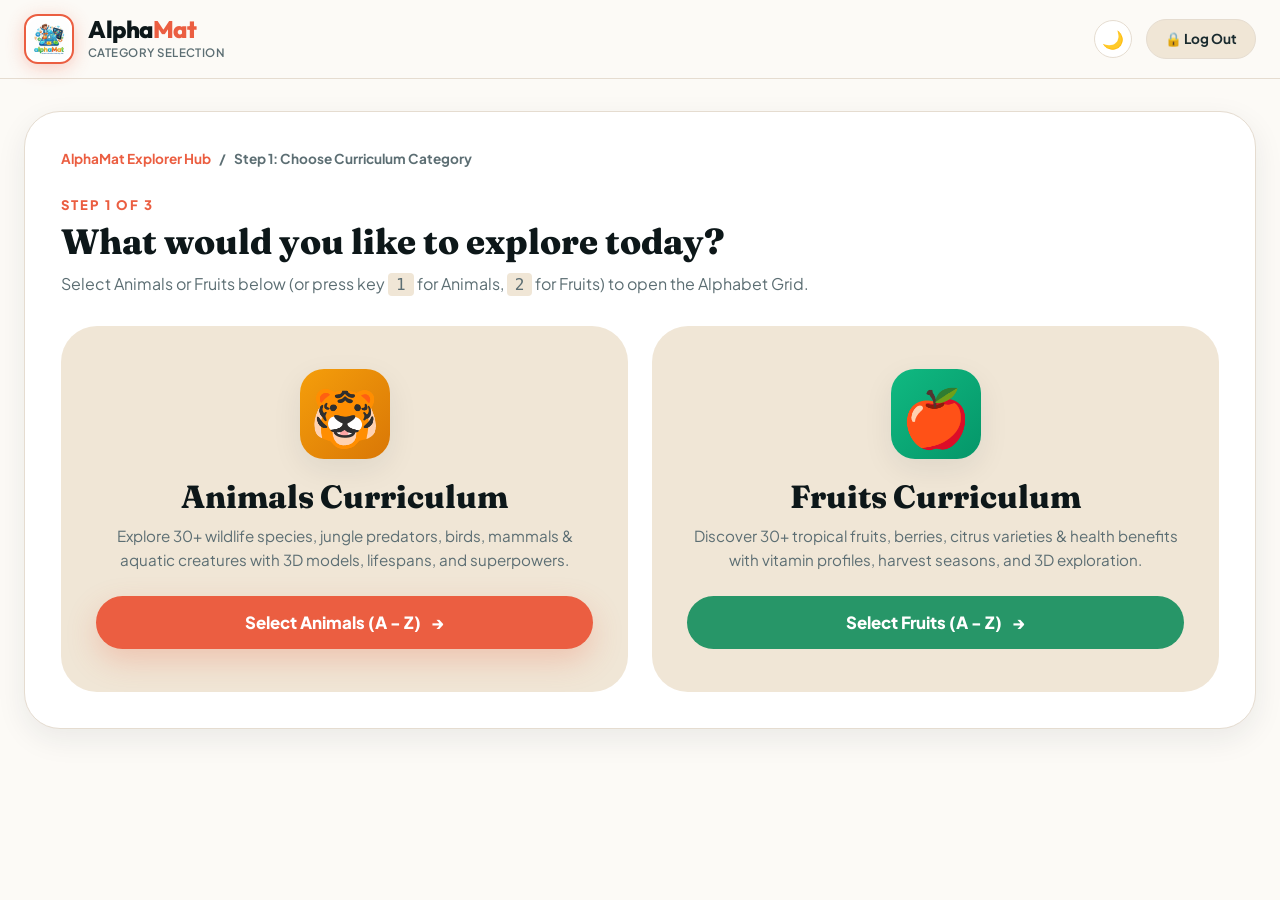
==== category.html @ e96f6b41 "Initial project" ====
<!DOCTYPE html>
<html lang="en" data-theme="light">
<head>
  <meta charset="utf-8">
  <meta name="viewport" content="width=device-width, initial-scale=1.0">
  <title>Step 1: Choose Category — AlphaMat 3D Learning</title>
  <link rel="preconnect" href="https://fonts.googleapis.com">
  <link rel="preconnect" href="https://fonts.gstatic.com" crossorigin>
  <link href="https://fonts.googleapis.com/css2?family=Fraunces:ital,opsz,wght@0,9..144,600;0,9..144,700;0,9..144,800;0,9..144,900;1,9..144,600;1,9..144,700&family=JetBrains+Mono:wght@500;700&family=Outfit:wght@500;600;700;800;900&family=Plus+Jakarta+Sans:wght@400;500;600;700;800&display=swap" rel="stylesheet">
  <link rel="stylesheet" href="css/style.css">
  <style>
    body {
      min-height: 100vh;
      background: var(--bg-main);
      display: flex;
      flex-direction: column;
    }
  </style>
</head>
<body class="dash-view-wrapper">

  <!-- Header -->
  <header class="dash-nav-header">
    <div class="dash-nav-container">
      <a href="category.html" class="brand-group">
        <div class="brand-logo-container">
          <img src="images/alphamat_logo.png" alt="AlphaMat Logo" class="brand-logo-img" onerror="this.src='images/logo.jpg'">
        </div>
        <div class="brand-text-block">
          <div class="brand-title">
            Alpha<span class="text-coral">Mat</span>
          </div>
          <span class="brand-subtitle">Category Selection</span>
        </div>
      </a>

      <div style="display: flex; align-items: center; gap: 14px;">
        <button class="theme-toggle" onclick="toggleTheme()" title="Toggle Theme">
          🌙
        </button>
        <a href="login.html" class="btn-logout">
          🔒 Log Out
        </a>
      </div>
    </div>
  </header>

  <div class="dash-body">
    <!-- Breadcrumb & Step Header -->
    <div class="pathway-step-card">
      <div class="pathway-breadcrumb">
        <span class="pathway-breadcrumb-item">AlphaMat Explorer Hub</span>
        <span>/</span>
        <span>Step 1: Choose Curriculum Category</span>
      </div>

      <div class="pathway-step-header">
        <p class="pathway-step-tag">Step 1 of 3</p>
        <h1 class="pathway-step-title">What would you like to explore today?</h1>
        <p class="pathway-step-sub">Select Animals or Fruits below (or press key <kbd style="background:var(--bg-sand); padding:2px 8px; border-radius:4px;">1</kbd> for Animals, <kbd style="background:var(--bg-sand); padding:2px 8px; border-radius:4px;">2</kbd> for Fruits) to open the Alphabet Grid.</p>
      </div>

      <!-- Category Choices Grid -->
      <div class="category-choice-grid">
        <!-- Animals Card -->
        <div class="category-select-card animal-card" onclick="selectCategory('Animal')">
          <div class="category-card-icon">🐯</div>
          <h2 class="category-card-title">Animals Curriculum</h2>
          <p class="category-card-desc">
            Explore 30+ wildlife species, jungle predators, birds, mammals & aquatic creatures with 3D models, lifespans, and superpowers.
          </p>
          <button class="btn-primary-lg" style="margin-top: 24px; width: 100%; justify-content: center;">
            <span>Select Animals (A - Z)</span> <span>→</span>
          </button>
        </div>

        <!-- Fruits Card -->
        <div class="category-select-card fruit-card" onclick="selectCategory('Fruit')">
          <div class="category-card-icon">🍎</div>
          <h2 class="category-card-title">Fruits Curriculum</h2>
          <p class="category-card-desc">
            Discover 30+ tropical fruits, berries, citrus varieties & health benefits with vitamin profiles, harvest seasons, and 3D exploration.
          </p>
          <button class="btn-primary-lg" style="margin-top: 24px; width: 100%; justify-content: center; background: var(--mint-strong); box-shadow: none;">
            <span>Select Fruits (A - Z)</span> <span>→</span>
          </button>
        </div>
      </div>
    </div>
  </div>

  <script>
    function selectCategory(mode) {
      window.location.href = `letter.html?mode=${encodeURIComponent(mode)}`;
    }

    // Keyboard navigation
    window.addEventListener('keydown', (e) => {
      if (e.key === '1') selectCategory('Animal');
      if (e.key === '2') selectCategory('Fruit');
    });

    function toggleTheme() {
      const cur = document.documentElement.getAttribute('data-theme') || 'light';
      const nxt = cur === 'dark' ? 'light' : 'dark';
      document.documentElement.setAttribute('data-theme', nxt);
      localStorage.setItem('alphamat_theme', nxt);
      document.querySelectorAll('.theme-toggle').forEach(t => t.textContent = nxt === 'dark' ? '🌙' : '☀️');
    }

    const saved = localStorage.getItem('alphamat_theme');
    if (saved) {
      document.documentElement.setAttribute('data-theme', saved);
      document.querySelectorAll('.theme-toggle').forEach(t => t.textContent = saved === 'dark' ? '🌙' : '☀️');
    }
  </script>
</body>
</html>
---- css/style.css ----
/* ==========================================================================
   AlphaMat — Interactive Learning Mat & EduTech Platform
   Multi-Step Step-by-Step Pathway Architecture
   Landing -> Login -> Dashboard -> Category -> Letter -> Specimen -> 3D Studio
   ========================================================================== */

:root {
  /* Editorial Warm Cream Theme */
  --bg-main: #fcfaf6;
  --bg-secondary: #f4ede2;
  --bg-card: #ffffff;
  --bg-card-hover: #ffffff;
  --bg-sand: #f0e6d6;
  --bg-cream: #fcfaf6;
  --bg-glass: rgba(255, 255, 255, 0.88);
  --bg-glass-strong: rgba(252, 250, 246, 0.96);
  
  --primary: #192a2e;
  --primary-foreground: #fcfaf6;
  --coral: #eb5e41;
  --coral-light: #fbeae6;
  --coral-glow: rgba(235, 94, 65, 0.3);
  --mint: #d7ede2;
  --mint-strong: #279668;
  --amber: #e59324;
  --sky: #0284c7;
  
  --border-subtle: #e5dcd0;
  --border-glow: rgba(235, 94, 65, 0.3);
  --border-focus: #eb5e41;
  
  --text-main: #192a2e;
  --text-muted: #5c6e73;
  --text-dim: #8b9ea3;
  --text-highlight: #0d1719;
  
  --font-heading: 'Fraunces', Georgia, serif;
  --font-sans: 'Outfit', 'Plus Jakarta Sans', sans-serif;
  --font-body: 'Plus Jakarta Sans', -apple-system, sans-serif;
  --font-mono: 'JetBrains Mono', 'DM Mono', monospace;
  
  --radius-sm: 8px;
  --radius-md: 16px;
  --radius-lg: 24px;
  --radius-xl: 36px;
  --radius-full: 9999px;
  
  --shadow-sm: 0 2px 8px rgba(25, 42, 46, 0.04);
  --shadow-md: 0 10px 30px rgba(25, 42, 46, 0.08);
  --shadow-lg: 0 24px 60px rgba(25, 42, 46, 0.12);
  --shadow-coral: 0 12px 30px rgba(235, 94, 65, 0.25);
  
  --transition-fast: 0.18s cubic-bezier(0.4, 0, 0.2, 1);
  --transition-normal: 0.3s cubic-bezier(0.4, 0, 0.2, 1);
  --transition-bounce: 0.4s cubic-bezier(0.34, 1.56, 0.64, 1);
}

[data-theme="dark"] {
  --bg-main: #0a0e14;
  --bg-secondary: #101622;
  --bg-card: #151d2c;
  --bg-card-hover: #1c263a;
  --bg-sand: #182233;
  --bg-cream: #0a0e14;
  --bg-glass: rgba(21, 29, 44, 0.88);
  --bg-glass-strong: rgba(10, 14, 20, 0.96);
  
  --primary: #f8fafc;
  --primary-foreground: #0a0e14;
  --coral: #ff6b4a;
  --coral-light: rgba(255, 107, 74, 0.15);
  --coral-glow: rgba(255, 107, 74, 0.35);
  --mint: rgba(39, 150, 104, 0.2);
  --mint-strong: #34d399;
  
  --border-subtle: rgba(255, 255, 255, 0.09);
  --border-glow: rgba(255, 107, 74, 0.35);
  --border-focus: #ff6b4a;
  
  --text-main: #e2e8f0;
  --text-muted: #94a3b8;
  --text-dim: #64748b;
  --text-highlight: #ffffff;
  
  --shadow-sm: 0 2px 8px rgba(0, 0, 0, 0.4);
  --shadow-md: 0 10px 30px rgba(0, 0, 0, 0.5);
  --shadow-lg: 0 24px 60px rgba(0, 0, 0, 0.7);
}

/* Global Reset */
*, *::before, *::after {
  box-sizing: border-box;
  margin: 0;
  padding: 0;
}

html {
  scroll-behavior: smooth;
  font-size: 16px;
}

body {
  font-family: var(--font-body);
  background-color: var(--bg-main);
  color: var(--text-main);
  min-height: 100vh;
  line-height: 1.65;
  overflow-x: hidden;
  position: relative;
  transition: background-color var(--transition-normal), color var(--transition-normal);
}

a {
  color: inherit;
  text-decoration: none;
}

button, input, select, textarea {
  font-family: inherit;
  outline: none;
}

button {
  cursor: pointer;
  border: none;
}

img {
  max-width: 100%;
  height: auto;
  display: block;
}

.container {
  max-width: 1320px;
  margin: 0 auto;
  padding: 0 24px;
}

/* Multi-View SPA Router: Strictly hide inactive views */
.app-view {
  display: none !important;
}

.app-view.active-view {
  display: block !important;
  animation: viewFadeIn 0.35s cubic-bezier(0.16, 1, 0.3, 1) forwards;
}

.app-view.active-view.dash-view-wrapper,
.app-view.active-view.login-view-wrapper {
  display: flex !important;
  flex-direction: column;
}

@keyframes viewFadeIn {
  from { opacity: 0; transform: translateY(12px) scale(0.995); }
  to { opacity: 1; transform: translateY(0) scale(1); }
}

/* Typography */
h1, h2, h3, h4, h5, h6 {
  color: var(--text-highlight);
  line-height: 1.15;
}

.font-serif {
  font-family: var(--font-heading);
}

.font-sans {
  font-family: var(--font-sans);
}

.text-coral {
  color: var(--coral) !important;
}

/* ==========================================================================
   Header & Brand Logo (Universal across all pages)
   ========================================================================== */
.site-header {
  position: sticky;
  top: 0;
  z-index: 1000;
  background: var(--bg-glass-strong);
  backdrop-filter: blur(20px);
  -webkit-backdrop-filter: blur(20px);
  border-bottom: 1px solid var(--border-subtle);
  padding: 14px 0;
}

.nav-wrap {
  display: flex;
  justify-content: space-between;
  align-items: center;
  gap: 20px;
}

.brand-group {
  display: flex;
  align-items: center;
  gap: 14px;
  cursor: pointer;
}

.brand-logo-container {
  width: 50px;
  height: 50px;
  border-radius: 14px;
  background: var(--bg-card);
  padding: 3px;
  border: 2px solid var(--coral);
  box-shadow: 0 4px 18px var(--coral-glow);
  display: grid;
  place-items: center;
  overflow: hidden;
  transition: var(--transition-bounce);
}

.brand-group:hover .brand-logo-container {
  transform: rotate(5deg) scale(1.08);
}

.brand-logo-img {
  width: 100%;
  height: 100%;
  border-radius: 10px;
  object-fit: cover;
}

.brand-text-block {
  display: flex;
  flex-direction: column;
}

.brand-title {
  font-family: var(--font-sans);
  font-size: 1.5rem;
  font-weight: 800;
  letter-spacing: -0.02em;
  color: var(--text-highlight);
  line-height: 1.1;
}

.brand-subtitle {
  font-size: 0.72rem;
  color: var(--text-muted);
  font-weight: 600;
  letter-spacing: 0.04em;
  text-transform: uppercase;
}

.nav-links {
  display: flex;
  align-items: center;
  gap: 6px;
  list-style: none;
}

.nav-link {
  padding: 8px 16px;
  border-radius: var(--radius-full);
  font-size: 0.9rem;
  font-weight: 600;
  color: var(--text-muted);
  transition: var(--transition-fast);
}

.nav-link:hover {
  color: var(--coral);
  background: rgba(235, 94, 65, 0.08);
}

.header-actions {
  display: flex;
  align-items: center;
  gap: 12px;
}

.btn-header-login {
  padding: 9px 20px;
  border-radius: var(--radius-full);
  background: transparent;
  border: 1px solid var(--border-subtle);
  color: var(--text-main);
  font-weight: 700;
  font-size: 0.88rem;
  transition: var(--transition-fast);
}

.btn-header-login:hover {
  border-color: var(--coral);
  color: var(--coral);
}

.btn-header-cta {
  padding: 9px 22px;
  border-radius: var(--radius-full);
  background: var(--coral);
  color: #ffffff;
  font-weight: 700;
  font-size: 0.88rem;
  box-shadow: 0 4px 14px var(--coral-glow);
  transition: var(--transition-bounce);
  display: inline-flex;
  align-items: center;
  gap: 6px;
}

.btn-header-cta:hover {
  transform: translateY(-2px);
  box-shadow: 0 8px 20px var(--coral-glow);
}

.theme-toggle {
  width: 38px;
  height: 38px;
  border-radius: 50%;
  background: var(--bg-card);
  border: 1px solid var(--border-subtle);
  color: var(--text-muted);
  display: grid;
  place-items: center;
  font-size: 1.1rem;
  transition: var(--transition-fast);
}

.theme-toggle:hover {
  color: var(--coral);
  border-color: var(--coral);
}

/* ==========================================================================
   Dashboard & Pathway Navigation Header & Layout
   ========================================================================== */
.dash-view-wrapper {
  min-height: 100vh;
  background-color: var(--bg-main);
}

.dash-nav-header {
  position: sticky;
  top: 0;
  z-index: 100;
  background: var(--bg-glass-strong);
  backdrop-filter: blur(20px);
  -webkit-backdrop-filter: blur(20px);
  border-bottom: 1px solid var(--border-subtle);
  padding: 14px 0;
}

.dash-nav-container {
  max-width: 1320px;
  margin: 0 auto;
  padding: 0 24px;
  display: flex;
  justify-content: space-between;
  align-items: center;
  gap: 20px;
}

.btn-logout {
  padding: 8px 18px;
  border-radius: var(--radius-full);
  background: var(--bg-sand);
  border: 1px solid var(--border-subtle);
  color: var(--text-main);
  font-weight: 700;
  font-size: 0.85rem;
  transition: var(--transition-fast);
  cursor: pointer;
  display: inline-flex;
  align-items: center;
  gap: 6px;
}

.btn-logout:hover {
  background: rgba(235, 94, 65, 0.1);
  border-color: var(--coral);
  color: var(--coral);
}

.dash-body {
  max-width: 1320px;
  margin: 0 auto;
  padding: 32px 24px 60px;
  width: 100%;
}

.dash-greeting-row {
  display: flex;
  justify-content: space-between;
  align-items: center;
  margin-bottom: 28px;
  flex-wrap: wrap;
  gap: 16px;
}

.dash-greeting-title {
  font-family: var(--font-heading);
  font-size: 2.4rem;
  font-weight: 800;
  margin-bottom: 4px;
}

.dash-greeting-sub {
  font-size: 1rem;
  color: var(--text-muted);
}

.session-ready-pill {
  display: inline-flex;
  align-items: center;
  gap: 12px;
  padding: 10px 20px;
  border-radius: var(--radius-full);
  background: var(--bg-card);
  border: 1px solid var(--border-subtle);
  box-shadow: var(--shadow-sm);
}

.status-dot-pulse {
  width: 10px;
  height: 10px;
  border-radius: 50%;
  background: var(--mint-strong);
  box-shadow: 0 0 0 0 rgba(39, 150, 104, 0.7);
  animation: pulseGreen 1.8s infinite;
}

@keyframes pulseGreen {
  0% {
    transform: scale(0.95);
    box-shadow: 0 0 0 0 rgba(39, 150, 104, 0.7);
  }
  70% {
    transform: scale(1);
    box-shadow: 0 0 0 10px rgba(39, 150, 104, 0);
  }
  100% {
    transform: scale(0.95);
    box-shadow: 0 0 0 0 rgba(39, 150, 104, 0);
  }
}

.hardware-status-grid {
  display: grid;
  grid-template-columns: repeat(4, 1fr);
  gap: 16px;
  margin-bottom: 32px;
}

@media (max-width: 900px) {
  .hardware-status-grid {
    grid-template-columns: repeat(2, 1fr);
  }
}

@media (max-width: 550px) {
  .hardware-status-grid {
    grid-template-columns: 1fr;
  }
}

.hw-card {
  background: var(--bg-card);
  border: 1px solid var(--border-subtle);
  border-radius: var(--radius-lg);
  padding: 18px 20px;
  box-shadow: var(--shadow-sm);
  display: flex;
  flex-direction: column;
  gap: 8px;
  transition: var(--transition-fast);
}

.hw-card:hover {
  transform: translateY(-2px);
  border-color: var(--coral);
}

.hw-header {
  display: flex;
  justify-content: space-between;
  align-items: center;
  font-size: 0.82rem;
  font-weight: 700;
  color: var(--text-muted);
}

.hw-status-text {
  display: flex;
  align-items: center;
  gap: 8px;
  font-size: 0.95rem;
  font-weight: 800;
  color: var(--text-highlight);
}

/* ==========================================================================
   Hero Section (Landing)
   ========================================================================== */
.hero-section {
  min-height: calc(100vh - 78px);
  display: flex;
  align-items: center;
  padding: 30px 0;
  position: relative;
}

.hero-grid {
  display: grid;
  grid-template-columns: 1.08fr 0.92fr;
  gap: 50px;
  align-items: center;
}

.hero-brand-badge {
  display: inline-flex;
  align-items: center;
  gap: 12px;
  padding: 6px 18px 6px 8px;
  border-radius: var(--radius-full);
  background: var(--bg-card);
  border: 1px solid var(--border-subtle);
  box-shadow: var(--shadow-sm);
  margin-bottom: 24px;
}

.hero-badge-logo {
  width: 34px;
  height: 34px;
  border-radius: 8px;
  object-fit: cover;
}

.hero-badge-text {
  font-size: 0.85rem;
  font-weight: 800;
  color: var(--text-highlight);
}

.hero-title {
  font-family: var(--font-heading);
  font-size: clamp(3rem, 5.5vw, 4.8rem);
  font-weight: 800;
  letter-spacing: -0.03em;
  margin-bottom: 24px;
}

.hero-desc {
  font-size: 1.2rem;
  color: var(--text-muted);
  max-width: 580px;
  margin-bottom: 36px;
  line-height: 1.7;
}

.hero-cta-group {
  display: flex;
  flex-wrap: wrap;
  gap: 14px;
  margin-bottom: 40px;
}

.btn-primary-lg {
  padding: 16px 32px;
  border-radius: var(--radius-full);
  background: var(--coral);
  color: #ffffff;
  font-weight: 800;
  font-size: 1.05rem;
  box-shadow: var(--shadow-coral);
  display: inline-flex;
  align-items: center;
  gap: 10px;
  transition: var(--transition-bounce);
}

.btn-primary-lg:hover {
  transform: translateY(-3px);
  box-shadow: 0 16px 36px rgba(235, 94, 65, 0.35);
}

.btn-secondary-lg {
  padding: 16px 28px;
  border-radius: var(--radius-full);
  background: var(--bg-card);
  border: 1px solid var(--border-subtle);
  color: var(--text-highlight);
  font-weight: 700;
  font-size: 1.05rem;
  display: inline-flex;
  align-items: center;
  gap: 8px;
  transition: var(--transition-fast);
  box-shadow: var(--shadow-sm);
}

.btn-secondary-lg:hover {
  border-color: var(--coral);
  color: var(--coral);
  transform: translateY(-2px);
}

.hero-trust-bar {
  display: flex;
  align-items: center;
  gap: 14px;
  font-size: 0.9rem;
  color: var(--text-muted);
}

.avatar-stack {
  display: flex;
  margin-left: 6px;
}

.avatar-stack span {
  width: 32px;
  height: 32px;
  border-radius: 50%;
  border: 2px solid var(--bg-main);
  display: grid;
  place-items: center;
  font-size: 0.75rem;
  font-weight: 800;
  color: #ffffff;
  margin-left: -8px;
}

/* Hero Brand Logo Showcase Card */
.hero-visual-wrap {
  position: relative;
  display: flex;
  justify-content: center;
  align-items: center;
}

.hero-visual-wrap::before {
  content: '';
  position: absolute;
  top: 50%;
  left: 50%;
  transform: translate(-50%, -50%);
  width: 130%;
  height: 130%;
  background: radial-gradient(circle, rgba(235, 94, 65, 0.22) 0%, rgba(2, 132, 199, 0.1) 45%, transparent 70%);
  z-index: 0;
  pointer-events: none;
  filter: blur(20px);
}

.hero-logo-showcase-card {
  background: var(--bg-card);
  border: 1px solid var(--border-subtle);
  border-radius: var(--radius-xl);
  padding: 40px 36px;
  box-shadow: var(--shadow-lg);
  display: flex;
  flex-direction: column;
  align-items: center;
  text-align: center;
  position: relative;
  z-index: 1;
  max-width: 480px;
  width: 100%;
  transition: transform var(--transition-normal), box-shadow var(--transition-normal);
}

.hero-logo-showcase-card:hover {
  transform: translateY(-6px);
  box-shadow: 0 24px 60px rgba(235, 94, 65, 0.25);
  border-color: var(--coral);
}

.hero-logo-display-frame {
  width: 250px;
  height: 250px;
  border-radius: var(--radius-lg);
  background: var(--bg-sand);
  border: 3px solid var(--coral);
  box-shadow: 0 14px 40px var(--coral-glow);
  padding: 16px;
  display: grid;
  place-items: center;
  margin-bottom: 24px;
  overflow: hidden;
  position: relative;
  transition: transform 0.4s ease;
}

.hero-main-logo-image {
  width: 100%;
  height: 100%;
  object-fit: contain;
  border-radius: var(--radius-md);
  transition: transform 0.4s ease;
}

.hero-logo-showcase-card:hover .hero-main-logo-image {
  transform: scale(1.06);
}

.hero-logo-brand-title {
  font-family: var(--font-heading);
  font-size: 2.3rem;
  font-weight: 800;
  color: var(--text-highlight);
  margin-bottom: 8px;
}

.hero-logo-brand-tagline {
  font-size: 0.95rem;
  color: var(--text-muted);
  line-height: 1.55;
  margin-bottom: 20px;
  max-width: 380px;
}

.hero-logo-features-pill {
  display: inline-flex;
  align-items: center;
  gap: 10px;
  padding: 8px 20px;
  border-radius: var(--radius-full);
  background: var(--bg-sand);
  border: 1px solid var(--border-subtle);
  font-size: 0.82rem;
  font-weight: 700;
  color: var(--text-highlight);
}

@keyframes floatCard {
  0%, 100% { transform: translateY(0); }
  50% { transform: translateY(-8px); }
}

.touch-icon-box {
  width: 44px;
  height: 44px;
  border-radius: 12px;
  background: var(--mint);
  display: grid;
  place-items: center;
  font-size: 1.3rem;
}

/* ==========================================================================
   About & How It Works & Features (Landing)
   ========================================================================== */
.about-strip {
  background: var(--bg-card);
  border-top: 1px solid var(--border-subtle);
  border-bottom: 1px solid var(--border-subtle);
  padding: 80px 0;
}

.about-grid {
  display: grid;
  grid-template-columns: 1fr 1fr;
  gap: 60px;
  align-items: center;
}

.about-headline {
  font-family: var(--font-heading);
  font-size: clamp(2.4rem, 4vw, 3.6rem);
  font-weight: 800;
  line-height: 1.15;
}

.about-body {
  font-size: 1.15rem;
  color: var(--text-muted);
  line-height: 1.8;
}

.section-pad {
  padding: 90px 0;
}

.section-header-center {
  text-align: center;
  max-width: 700px;
  margin: 0 auto 50px;
}

.section-tag {
  font-size: 0.85rem;
  font-weight: 800;
  text-transform: uppercase;
  letter-spacing: 0.15em;
  color: var(--coral);
  margin-bottom: 12px;
  display: block;
}

.section-title {
  font-family: var(--font-heading);
  font-size: clamp(2.2rem, 4vw, 3.2rem);
  font-weight: 800;
  margin-bottom: 14px;
}

.section-subtitle {
  font-size: 1.1rem;
  color: var(--text-muted);
}

.how-steps-grid {
  display: grid;
  grid-template-columns: repeat(3, 1fr);
  gap: 30px;
}

.step-card {
  background: var(--bg-card);
  border: 1px solid var(--border-subtle);
  border-radius: var(--radius-xl);
  padding: 36px 30px;
  box-shadow: var(--shadow-sm);
  transition: var(--transition-normal);
  display: flex;
  flex-direction: column;
}

.step-card:hover {
  transform: translateY(-6px);
  border-color: var(--coral);
  box-shadow: var(--shadow-md);
}

.step-num {
  font-family: var(--font-mono);
  font-size: 1.2rem;
  font-weight: 800;
  color: var(--coral);
  margin-bottom: 24px;
}

.step-title {
  font-family: var(--font-heading);
  font-size: 1.8rem;
  font-weight: 800;
  margin-bottom: 12px;
}

.step-desc {
  font-size: 1rem;
  color: var(--text-muted);
  line-height: 1.7;
}

.features-banner {
  background: #16282b;
  color: #f8fafc;
  padding: 100px 0;
}

.features-banner .section-title {
  color: #ffffff;
}

.features-banner .section-subtitle {
  color: #94a3b8;
}

.feature-cards-grid {
  display: grid;
  grid-template-columns: repeat(3, 1fr);
  gap: 36px;
  margin-top: 50px;
}

.feature-item {
  border-top: 1px solid rgba(255, 255, 255, 0.15);
  padding-top: 28px;
}

.feature-icon-circle {
  width: 52px;
  height: 52px;
  border-radius: 16px;
  background: rgba(235, 94, 65, 0.15);
  color: var(--coral);
  display: grid;
  place-items: center;
  font-size: 1.6rem;
  margin-bottom: 20px;
}

.feature-title {
  font-family: var(--font-heading);
  font-size: 1.5rem;
  font-weight: 700;
  color: #ffffff;
  margin-bottom: 12px;
}

.feature-desc {
  font-size: 0.95rem;
  color: #94a3b8;
  line-height: 1.7;
}

/* ==========================================================================
   Dedicated Login Slide (#view-login)
   ========================================================================== */
.login-view-wrapper {
  min-height: 100vh;
  background: var(--bg-main);
}

.login-nav-header {
  padding: 20px 24px;
  display: flex;
  justify-content: space-between;
  align-items: center;
  max-width: 1280px;
  width: 100%;
  margin: 0 auto;
}

.btn-back-home {
  padding: 8px 18px;
  border-radius: var(--radius-full);
  border: 1px solid var(--border-subtle);
  background: var(--bg-card);
  font-weight: 700;
  font-size: 0.88rem;
  color: var(--text-muted);
  transition: var(--transition-fast);
}

.btn-back-home:hover {
  border-color: var(--coral);
  color: var(--coral);
}

.login-center-container {
  flex: 1;
  display: flex;
  align-items: center;
  justify-content: center;
  padding: 40px 24px;
}

.login-split-card {
  width: 100%;
  max-width: 1000px;
  background: var(--bg-card);
  border: 1px solid var(--border-subtle);
  border-radius: var(--radius-xl);
  overflow: hidden;
  box-shadow: var(--shadow-lg);
  display: grid;
  grid-template-columns: 1fr 1.08fr;
}

.login-left-banner {
  background: #192a2e;
  color: #ffffff;
  padding: 48px;
  display: flex;
  flex-direction: column;
  justify-content: space-between;
  position: relative;
  overflow: hidden;
}

.login-giant-badge {
  width: 90px;
  height: 90px;
  border-radius: var(--radius-lg);
  background: rgba(255, 255, 255, 0.08);
  border: 1px solid rgba(255, 255, 255, 0.15);
  display: grid;
  place-items: center;
  font-family: var(--font-heading);
  font-size: 3.5rem;
  font-weight: 800;
  color: var(--coral);
  margin-bottom: 24px;
}

.login-banner-tag {
  font-size: 0.75rem;
  font-weight: 800;
  text-transform: uppercase;
  letter-spacing: 0.18em;
  color: rgba(255, 255, 255, 0.6);
  margin-bottom: 12px;
}

.login-banner-title {
  font-family: var(--font-heading);
  font-size: 2.6rem;
  font-weight: 800;
  line-height: 1.1;
  margin-bottom: 14px;
}

.login-banner-desc {
  font-size: 0.95rem;
  color: rgba(255, 255, 255, 0.7);
  line-height: 1.7;
}

.login-form-side {
  padding: 48px;
  display: flex;
  flex-direction: column;
  justify-content: center;
}

.login-form-tag {
  font-size: 0.8rem;
  font-weight: 800;
  text-transform: uppercase;
  letter-spacing: 0.15em;
  color: var(--coral);
  margin-bottom: 8px;
}

.login-form-title {
  font-family: var(--font-heading);
  font-size: 2.2rem;
  font-weight: 800;
  margin-bottom: 6px;
}

.login-form-sub {
  font-size: 0.92rem;
  color: var(--text-muted);
  margin-bottom: 28px;
}

.form-group {
  margin-bottom: 20px;
}

.form-label {
  display: block;
  font-size: 0.85rem;
  font-weight: 700;
  color: var(--text-muted);
  margin-bottom: 6px;
}

.form-input {
  width: 100%;
  padding: 13px 18px;
  border-radius: var(--radius-md);
  background: var(--bg-sand);
  border: 1px solid var(--border-subtle);
  color: var(--text-main);
  font-size: 0.95rem;
  transition: var(--transition-fast);
}

.form-input:focus {
  border-color: var(--coral);
  background: var(--bg-card);
}

.demo-hint-box {
  background: var(--bg-sand);
  border: 1px dashed var(--border-subtle);
  border-radius: var(--radius-md);
  padding: 12px 16px;
  font-size: 0.82rem;
  color: var(--text-muted);
  margin-bottom: 22px;
  display: flex;
  justify-content: space-between;
  align-items: center;
}

/* ==========================================================================
   Step-by-Step Learning Pathway Styles
   ========================================================================== */
.pathway-step-card {
  background: var(--bg-card);
  border: 1px solid var(--border-subtle);
  border-radius: var(--radius-xl);
  padding: 36px;
  box-shadow: var(--shadow-md);
  margin-bottom: 30px;
  animation: viewFadeIn 0.3s ease;
}

.pathway-breadcrumb {
  display: flex;
  align-items: center;
  gap: 8px;
  font-size: 0.85rem;
  font-weight: 700;
  color: var(--text-muted);
  margin-bottom: 24px;
  flex-wrap: wrap;
}

.pathway-breadcrumb-item {
  color: var(--coral);
  cursor: pointer;
}

.pathway-breadcrumb-item:hover {
  text-decoration: underline;
}

.pathway-step-header {
  margin-bottom: 28px;
}

.pathway-step-tag {
  font-size: 0.82rem;
  font-weight: 800;
  text-transform: uppercase;
  letter-spacing: 0.15em;
  color: var(--coral);
  margin-bottom: 6px;
}

.pathway-step-title {
  font-family: var(--font-heading);
  font-size: 2.2rem;
  font-weight: 800;
  margin-bottom: 8px;
}

.pathway-step-sub {
  font-size: 1rem;
  color: var(--text-muted);
}

/* Category Choice Cards (Animal vs Fruit) */
.category-choice-grid {
  display: grid;
  grid-template-columns: repeat(2, 1fr);
  gap: 24px;
}

.category-select-card {
  background: var(--bg-sand);
  border: 3px solid transparent;
  border-radius: var(--radius-xl);
  padding: 40px 32px;
  cursor: pointer;
  transition: var(--transition-bounce);
  display: flex;
  flex-direction: column;
  align-items: center;
  text-align: center;
}

.category-select-card:hover {
  transform: translateY(-6px) scale(1.02);
  border-color: var(--coral);
  box-shadow: var(--shadow-lg);
  background: var(--bg-card);
}

.category-card-icon {
  width: 90px;
  height: 90px;
  border-radius: var(--radius-lg);
  display: grid;
  place-items: center;
  font-size: 3.5rem;
  margin-bottom: 20px;
  box-shadow: var(--shadow-md);
}

.category-select-card.animal-card .category-card-icon {
  background: linear-gradient(135deg, #f59e0b, #d97706);
}

.category-select-card.fruit-card .category-card-icon {
  background: linear-gradient(135deg, #10b981, #059669);
}

.category-card-title {
  font-family: var(--font-heading);
  font-size: 2rem;
  font-weight: 800;
  margin-bottom: 8px;
}

.category-card-desc {
  font-size: 0.95rem;
  color: var(--text-muted);
  line-height: 1.6;
}

/* Letter Choice Cards (A - Z) */
.letter-choice-grid {
  display: grid;
  grid-template-columns: repeat(7, 1fr);
  gap: 14px;
}

@media (max-width: 1024px) {
  .letter-choice-grid {
    grid-template-columns: repeat(6, 1fr);
  }
}

@media (max-width: 768px) {
  .letter-choice-grid {
    grid-template-columns: repeat(4, 1fr);
    gap: 10px;
  }
}

@media (max-width: 480px) {
  .letter-choice-grid {
    grid-template-columns: repeat(3, 1fr);
    gap: 8px;
  }
}

.letter-choice-btn {
  aspect-ratio: 1 / 1;
  background: var(--bg-card);
  border: 2px solid var(--border-subtle);
  border-radius: var(--radius-lg);
  display: flex;
  flex-direction: column;
  align-items: center;
  justify-content: center;
  cursor: pointer;
  position: relative;
  overflow: hidden;
  transition: var(--transition-bounce);
  box-shadow: var(--shadow-sm);
  user-select: none;
}

.letter-choice-btn::before {
  content: '';
  position: absolute;
  top: 8px;
  right: 8px;
  width: 7px;
  height: 7px;
  border-radius: 50%;
  background: var(--border-subtle);
  transition: var(--transition-fast);
}

.letter-choice-btn:hover {
  transform: translateY(-5px) scale(1.04);
  border-color: var(--coral);
  background: var(--bg-card-hover);
  box-shadow: 0 12px 24px var(--coral-glow);
}

.letter-choice-btn:hover::before {
  background: var(--coral);
  box-shadow: 0 0 8px var(--coral);
}

.letter-choice-btn.piezo-active {
  transform: scale(0.94);
  border-color: var(--coral) !important;
  background: var(--coral-light) !important;
  box-shadow: 0 0 30px var(--coral-glow) !important;
  animation: piezoPulse 0.4s ease-out;
}

@keyframes piezoPulse {
  0% { transform: scale(1.08); box-shadow: 0 0 30px rgba(235, 94, 65, 0.8); }
  50% { transform: scale(0.93); }
  100% { transform: scale(1); }
}

.letter-char {
  font-family: var(--font-heading);
  font-size: 2.4rem;
  font-weight: 800;
  color: var(--text-highlight);
  line-height: 1;
  margin-bottom: 4px;
}

.letter-count-label {
  font-size: 0.74rem;
  font-weight: 700;
  color: var(--text-muted);
  text-transform: capitalize;
}

/* Tactile Piezo Mat Live Banner on Alphabet Page */
.piezo-live-banner {
  display: flex;
  align-items: center;
  justify-content: space-between;
  background: var(--bg-sand);
  border: 1px solid var(--border-subtle);
  border-radius: var(--radius-lg);
  padding: 14px 20px;
  margin-bottom: 24px;
  flex-wrap: wrap;
  gap: 12px;
}

.piezo-live-indicator {
  display: flex;
  align-items: center;
  gap: 10px;
}

.piezo-indicator-dot {
  width: 10px;
  height: 10px;
  border-radius: 50%;
  background: var(--mint-strong);
  box-shadow: 0 0 8px rgba(39, 150, 104, 0.6);
  animation: pulseGreen 1.5s infinite;
}

.piezo-live-text {
  font-weight: 800;
  font-size: 0.9rem;
  color: var(--text-highlight);
}

.piezo-live-sub {
  font-size: 0.78rem;
  color: var(--text-muted);
}

.piezo-live-badge {
  display: inline-flex;
  align-items: center;
  gap: 6px;
  padding: 4px 12px;
  border-radius: var(--radius-full);
  background: var(--bg-card);
  border: 1px solid var(--border-subtle);
  font-size: 0.78rem;
  font-weight: 700;
  color: var(--coral);
}

/* Specimen Item Selection List */
.specimen-choice-grid {
  display: grid;
  grid-template-columns: repeat(2, 1fr);
  gap: 16px;
}

.specimen-select-card {
  background: var(--bg-sand);
  border: 2px solid var(--border-subtle);
  border-radius: var(--radius-lg);
  padding: 18px 22px;
  cursor: pointer;
  transition: var(--transition-fast);
  display: flex;
  align-items: center;
  gap: 16px;
}

.specimen-select-card:hover {
  transform: translateX(6px);
  border-color: var(--coral);
  background: var(--bg-card);
  box-shadow: var(--shadow-sm);
}

.specimen-avatar-box {
  width: 54px;
  height: 54px;
  border-radius: 12px;
  background: var(--bg-card);
  border: 1px solid var(--border-subtle);
  display: grid;
  place-items: center;
  font-size: 1.6rem;
  flex-shrink: 0;
  overflow: hidden;
}

.specimen-avatar-box img {
  width: 100%;
  height: 100%;
  object-fit: cover;
}

.specimen-card-info {
  flex: 1;
  min-width: 0;
}

.specimen-card-name {
  font-family: var(--font-sans);
  font-size: 1.1rem;
  font-weight: 800;
  color: var(--text-highlight);
  margin-bottom: 2px;
  white-space: nowrap;
  overflow: hidden;
  text-overflow: ellipsis;
}

.specimen-card-sci {
  font-size: 0.8rem;
  color: var(--coral);
  font-style: italic;
  white-space: nowrap;
  overflow: hidden;
  text-overflow: ellipsis;
}

.specimen-card-desc {
  font-size: 0.78rem;
  color: var(--text-muted);
  white-space: nowrap;
  overflow: hidden;
  text-overflow: ellipsis;
}

/* ==========================================================================
   Full 3D Stage & Facts Dossier
   ========================================================================== */
.dash-studio-grid {
  display: grid;
  grid-template-columns: 1.08fr 0.92fr;
  gap: 26px;
}

.dash-stage-viewport {
  width: 100%;
  min-height: 420px;
  background: var(--bg-sand);
  border-radius: var(--radius-lg);
  overflow: hidden;
  position: relative;
  display: flex;
  align-items: center;
  justify-content: center;
}

model-viewer {
  width: 100%;
  height: 100%;
  outline: none;
}

.dash-stage-loader {
  position: absolute;
  inset: 0;
  background: var(--bg-glass-strong);
  display: flex;
  flex-direction: column;
  justify-content: center;
  align-items: center;
  gap: 12px;
  z-index: 10;
  opacity: 0;
  pointer-events: none;
}

.dash-stage-loader.active {
  opacity: 1;
  pointer-events: auto;
}

.loader-spinner {
  width: 40px;
  height: 40px;
  border: 3px solid var(--border-subtle);
  border-top-color: var(--coral);
  border-radius: 50%;
  animation: spin 0.8s linear infinite;
}

@keyframes spin {
  to { transform: rotate(360deg); }
}

.dash-stage-controls-bar {
  display: flex;
  justify-content: space-between;
  align-items: center;
  padding-top: 18px;
  gap: 12px;
  flex-wrap: wrap;
}

.btn-speak {
  padding: 9px 20px;
  border-radius: var(--radius-full);
  background: var(--mint-strong);
  color: #ffffff;
  font-weight: 700;
  font-size: 0.88rem;
  display: flex;
  align-items: center;
  gap: 8px;
  transition: var(--transition-fast);
}

.btn-speak:hover {
  filter: brightness(1.1);
  transform: scale(1.02);
}

/* Fact Dossier */
.fact-dossier-card {
  background: var(--bg-card);
  border: 1px solid var(--border-subtle);
  border-radius: var(--radius-xl);
  padding: 30px;
  display: flex;
  flex-direction: column;
  gap: 18px;
  box-shadow: var(--shadow-sm);
}

.fact-title-card {
  padding-bottom: 12px;
  border-bottom: 1px solid var(--border-subtle);
}

.fact-main-name {
  font-family: var(--font-heading);
  font-size: 2rem;
  font-weight: 800;
  margin-bottom: 4px;
}

.fact-sci-name {
  font-size: 0.9rem;
  color: var(--coral);
  font-style: italic;
}

.superpower-card {
  background: var(--coral-light);
  border: 1px solid rgba(235, 94, 65, 0.3);
  border-radius: var(--radius-md);
  padding: 16px;
}

.superpower-card.fruit-style {
  background: var(--mint);
  border-color: rgba(39, 150, 104, 0.3);
}

.superpower-header {
  font-size: 0.82rem;
  font-weight: 800;
  text-transform: uppercase;
  color: var(--coral);
  margin-bottom: 6px;
  display: flex;
  align-items: center;
  gap: 6px;
}

.superpower-card.fruit-style .superpower-header {
  color: var(--mint-strong);
}

.superpower-text {
  font-size: 0.95rem;
  font-weight: 600;
  color: var(--text-highlight);
}

.specs-matrix {
  display: grid;
  grid-template-columns: repeat(2, 1fr);
  gap: 10px;
}

.spec-box {
  background: var(--bg-sand);
  border-radius: 10px;
  padding: 10px 12px;
}

.spec-key {
  font-size: 0.72rem;
  color: var(--text-muted);
  text-transform: uppercase;
  font-weight: 700;
  margin-bottom: 2px;
}

.spec-val {
  font-size: 0.88rem;
  font-weight: 700;
  color: var(--text-highlight);
}

.funfact-box {
  background: var(--bg-sand);
  border-radius: var(--radius-md);
  padding: 16px;
}

.funfact-header {
  font-size: 0.82rem;
  font-weight: 800;
  color: var(--text-highlight);
  margin-bottom: 6px;
  display: flex;
  align-items: center;
  gap: 6px;
}

.funfact-text {
  font-size: 0.9rem;
  color: var(--text-muted);
  line-height: 1.6;
}

/* Secondary Dashboard Tabs */
.dash-subtabs-nav {
  display: flex;
  gap: 8px;
  border-bottom: 1px solid var(--border-subtle);
  padding-bottom: 14px;
  margin-bottom: 24px;
}

.dash-subtab-btn {
  padding: 8px 18px;
  border-radius: var(--radius-full);
  background: var(--bg-sand);
  color: var(--text-muted);
  font-weight: 700;
  font-size: 0.9rem;
  transition: var(--transition-fast);
}

.dash-subtab-btn.active {
  background: var(--coral);
  color: #ffffff;
}

/* Mat Simulator Grid */
.mat-sim-grid {
  display: grid;
  grid-template-columns: 1.25fr 0.75fr;
  gap: 24px;
}

.sensor-nodes-grid {
  display: grid;
  grid-template-columns: repeat(7, 1fr);
  gap: 10px;
}

.sensor-pad-node {
  aspect-ratio: 1 / 1;
  background: var(--bg-sand);
  border: 2px solid var(--border-subtle);
  border-radius: 12px;
  display: flex;
  flex-direction: column;
  align-items: center;
  justify-content: center;
  cursor: pointer;
  transition: var(--transition-bounce);
  user-select: none;
}

.sensor-pad-node:hover {
  transform: translateY(-2px);
  border-color: var(--coral);
}

.sensor-pad-node.triggered {
  background: var(--coral);
  color: #ffffff;
  border-color: var(--coral);
  transform: scale(0.92);
  box-shadow: 0 0 20px var(--coral-glow);
}

.sensor-pad-node.triggered .pad-letter,
.sensor-pad-node.triggered .pad-sample {
  color: #ffffff !important;
}

.pad-letter {
  font-family: var(--font-heading);
  font-size: 1.4rem;
  font-weight: 800;
}

.pad-sample {
  font-size: 0.65rem;
  color: var(--text-muted);
}

.terminal-console {
  background: #0d1719;
  color: #38bdf8;
  border-radius: var(--radius-md);
  padding: 14px;
  font-family: var(--font-mono);
  font-size: 0.78rem;
  height: 220px;
  overflow-y: auto;
  display: flex;
  flex-direction: column;
  gap: 6px;
}

.log-entry {
  display: flex;
  gap: 8px;
}

.meter-track {
  height: 10px;
  background: var(--border-subtle);
  border-radius: var(--radius-full);
  overflow: hidden;
  margin-top: 6px;
}

.meter-fill {
  height: 100%;
  width: 0%;
  background: linear-gradient(90deg, #10b981, var(--coral));
  transition: width 0.15s ease-out;
}

/* Quiz */
.quiz-options-grid {
  display: grid;
  grid-template-columns: repeat(2, 1fr);
  gap: 12px;
  margin: 20px 0;
}

.quiz-option-btn {
  background: var(--bg-sand);
  border: 2px solid transparent;
  border-radius: var(--radius-md);
  padding: 14px 18px;
  text-align: left;
  font-weight: 700;
  font-size: 0.95rem;
  display: flex;
  align-items: center;
  gap: 12px;
  transition: var(--transition-fast);
}

.quiz-option-btn:hover {
  border-color: var(--coral);
  background: var(--bg-card);
}

.quiz-option-btn.correct {
  background: var(--mint);
  border-color: var(--mint-strong);
  color: #022c1d;
}

.quiz-option-btn.wrong {
  background: var(--coral-light);
  border-color: var(--coral);
  color: #7f1d1d;
}

.quiz-track {
  height: 8px;
  background: var(--bg-sand);
  border-radius: var(--radius-full);
  overflow: hidden;
}

.quiz-fill {
  height: 100%;
  width: 20%;
  background: var(--coral);
  transition: width 0.3s ease;
}

.quiz-feedback-box {
  padding: 14px 18px;
  border-radius: var(--radius-md);
  background: var(--bg-sand);
  margin-bottom: 20px;
  display: none;
  font-size: 0.92rem;
}

.quiz-feedback-box.active {
  display: block;
}

/* Certificate */
.certificate-preview-frame {
  background: #ffffff;
  color: #192a2e;
  border: 12px solid #192a2e;
  border-radius: var(--radius-lg);
  padding: 36px;
  box-shadow: var(--shadow-lg);
  text-align: center;
}

.cert-gold-border {
  border: 2px dashed var(--amber);
  padding: 24px;
  border-radius: 8px;
}

.cert-headline {
  font-family: var(--font-heading);
  font-size: 1.8rem;
  font-weight: 800;
  color: #192a2e;
  margin-bottom: 12px;
}

.cert-recipient {
  font-family: var(--font-heading);
  font-size: 2rem;
  font-weight: 800;
  color: var(--coral);
  border-bottom: 2px solid #e5dcd0;
  display: inline-block;
  padding: 0 20px 4px;
  margin-bottom: 12px;
}

/* Footer (Landing) */
.site-footer {
  background: var(--bg-secondary);
  border-top: 1px solid var(--border-subtle);
  padding: 70px 0 30px;
  color: var(--text-muted);
}

.footer-grid {
  display: grid;
  grid-template-columns: 1.5fr 1fr 1fr 1fr;
  gap: 40px;
  margin-bottom: 50px;
}

.footer-col-title {
  font-size: 0.95rem;
  font-weight: 800;
  color: var(--text-highlight);
  margin-bottom: 16px;
  text-transform: uppercase;
  letter-spacing: 0.06em;
}

.footer-links {
  list-style: none;
  display: flex;
  flex-direction: column;
  gap: 10px;
}

.footer-links a:hover {
  color: var(--coral);
}

.footer-bottom {
  border-top: 1px solid var(--border-subtle);
  padding-top: 24px;
  display: flex;
  justify-content: space-between;
  align-items: center;
  font-size: 0.85rem;
}

/* Responsive */
@media (max-width: 992px) {
  .hero-grid,
  .about-grid,
  .how-steps-grid,
  .feature-cards-grid,
  .login-split-card,
  .dash-studio-grid,
  .category-choice-grid,
  .letter-choice-grid,
  .specimen-choice-grid,
  .mat-sim-grid,
  .footer-grid {
    grid-template-columns: 1fr;
  }
  .nav-links {
    display: none;
  }
}

@media (max-width: 640px) {
  .letter-choice-grid {
    grid-template-columns: repeat(3, 1fr);
  }
  .quiz-options-grid {
    grid-template-columns: 1fr;
  }
}
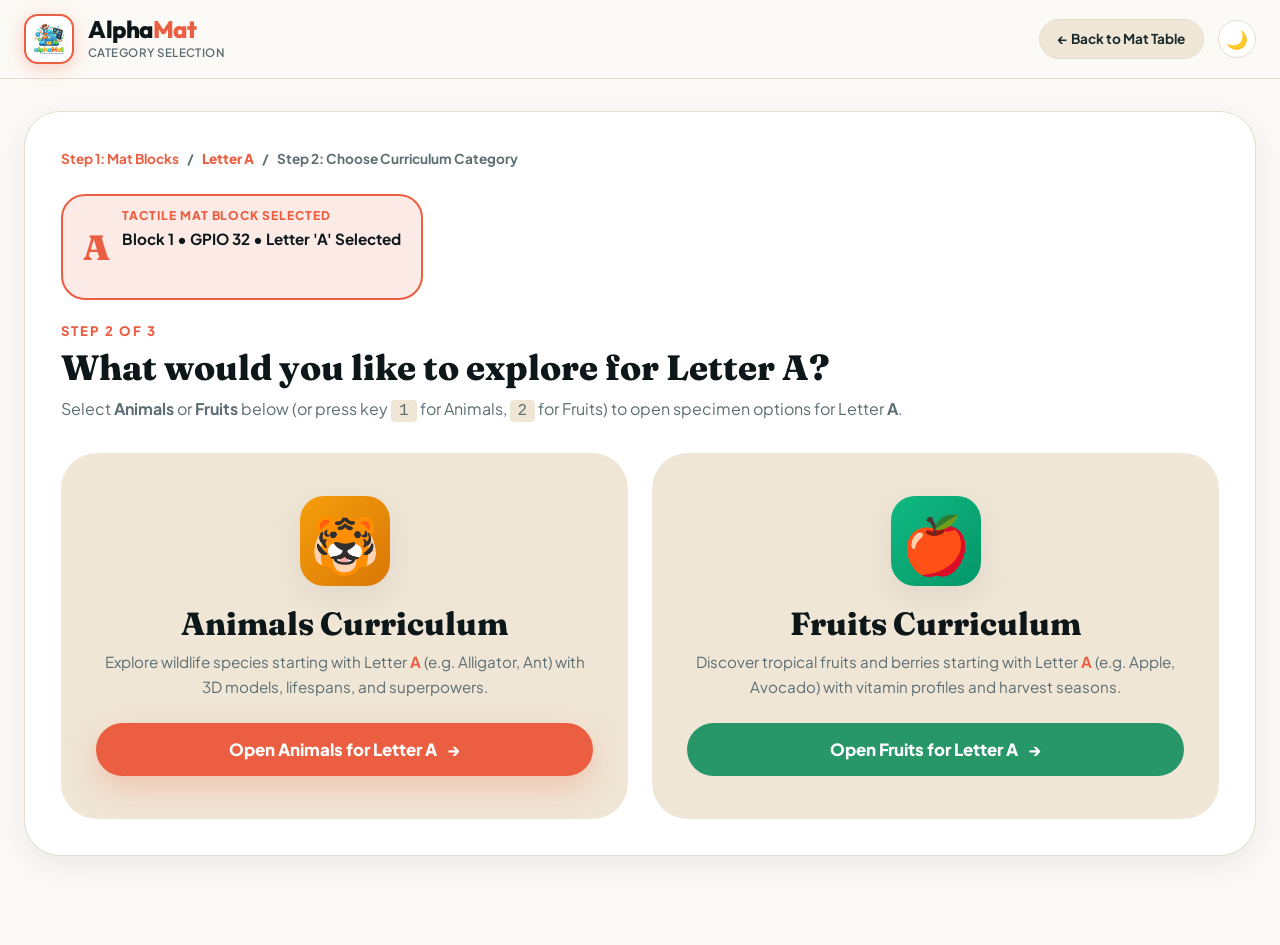
==== commit 21987073: "letter and new table updted" ====
--- a/category.html
+++ b/category.html
@@ -3,7 +3,7 @@
 <head>
   <meta charset="utf-8">
   <meta name="viewport" content="width=device-width, initial-scale=1.0">
-  <title>Step 1: Choose Category — AlphaMat 3D Learning</title>
+  <title>Step 2: Choose Curriculum Category — AlphaMat 3D Learning</title>
   <link rel="preconnect" href="https://fonts.googleapis.com">
   <link rel="preconnect" href="https://fonts.gstatic.com" crossorigin>
   <link href="https://fonts.googleapis.com/css2?family=Fraunces:ital,opsz,wght@0,9..144,600;0,9..144,700;0,9..144,800;0,9..144,900;1,9..144,600;1,9..144,700&family=JetBrains+Mono:wght@500;700&family=Outfit:wght@500;600;700;800;900&family=Plus+Jakarta+Sans:wght@400;500;600;700;800&display=swap" rel="stylesheet">
@@ -35,12 +35,12 @@
       </a>
 
       <div style="display: flex; align-items: center; gap: 14px;">
+        <a href="mat.html" class="btn-logout">
+          ← Back to Mat Table
+        </a>
         <button class="theme-toggle" onclick="toggleTheme()" title="Toggle Theme">
           🌙
         </button>
-        <a href="login.html" class="btn-logout">
-          🔒 Log Out
-        </a>
       </div>
     </div>
   </header>
@@ -49,15 +49,28 @@
     <!-- Breadcrumb & Step Header -->
     <div class="pathway-step-card">
       <div class="pathway-breadcrumb">
-        <span class="pathway-breadcrumb-item">AlphaMat Explorer Hub</span>
+        <a href="mat.html" class="pathway-breadcrumb-item">Step 1: Mat Blocks</a>
         <span>/</span>
-        <span>Step 1: Choose Curriculum Category</span>
+        <span id="crumbSelectedLetter" style="color: var(--coral); font-weight: 800;">Letter A</span>
+        <span>/</span>
+        <span>Step 2: Choose Curriculum Category</span>
+      </div>
+
+      <!-- Hero Selected Mat Letter Pill -->
+      <div class="selected-letter-badge-hero">
+        <div class="hero-char" id="badgeHeroChar">A</div>
+        <div class="hero-info">
+          <span class="hero-label">Tactile Mat Block Selected</span>
+          <span class="hero-desc" id="badgeHeroDesc">Block 1 • GPIO 32 • Options [ A | N | 0 ]</span>
+        </div>
       </div>
 
       <div class="pathway-step-header">
-        <p class="pathway-step-tag">Step 1 of 3</p>
-        <h1 class="pathway-step-title">What would you like to explore today?</h1>
-        <p class="pathway-step-sub">Select Animals or Fruits below (or press key <kbd style="background:var(--bg-sand); padding:2px 8px; border-radius:4px;">1</kbd> for Animals, <kbd style="background:var(--bg-sand); padding:2px 8px; border-radius:4px;">2</kbd> for Fruits) to open the Alphabet Grid.</p>
+        <p class="pathway-step-tag">Step 2 of 3</p>
+        <h1 class="pathway-step-title" id="categoryTitle">What would you like to explore for Letter A?</h1>
+        <p class="pathway-step-sub">
+          Select <strong>Animals</strong> or <strong>Fruits</strong> below (or press key <kbd style="background:var(--bg-sand); padding:2px 8px; border-radius:4px;">1</kbd> for Animals, <kbd style="background:var(--bg-sand); padding:2px 8px; border-radius:4px;">2</kbd> for Fruits) to open specimen options for Letter <strong id="subLetterText">A</strong>.
+        </p>
       </div>
 
       <!-- Category Choices Grid -->
@@ -66,11 +79,11 @@
         <div class="category-select-card animal-card" onclick="selectCategory('Animal')">
           <div class="category-card-icon">🐯</div>
           <h2 class="category-card-title">Animals Curriculum</h2>
-          <p class="category-card-desc">
-            Explore 30+ wildlife species, jungle predators, birds, mammals & aquatic creatures with 3D models, lifespans, and superpowers.
+          <p class="category-card-desc" id="animalCardDesc">
+            Explore wildlife species starting with Letter <strong class="text-coral" id="animalLetterChar">A</strong> (e.g. Ant, Alligator) with 3D models, lifespans, and superpowers.
           </p>
           <button class="btn-primary-lg" style="margin-top: 24px; width: 100%; justify-content: center;">
-            <span>Select Animals (A - Z)</span> <span>→</span>
+            <span id="btnAnimalLabel">Open Animals for Letter A</span> <span>→</span>
           </button>
         </div>
 
@@ -78,26 +91,66 @@
         <div class="category-select-card fruit-card" onclick="selectCategory('Fruit')">
           <div class="category-card-icon">🍎</div>
           <h2 class="category-card-title">Fruits Curriculum</h2>
-          <p class="category-card-desc">
-            Discover 30+ tropical fruits, berries, citrus varieties & health benefits with vitamin profiles, harvest seasons, and 3D exploration.
+          <p class="category-card-desc" id="fruitCardDesc">
+            Discover tropical fruits, berries, and citrus starting with Letter <strong class="text-coral" id="fruitLetterChar">A</strong> (e.g. Apple, Avocado) with vitamin profiles and harvest seasons.
           </p>
           <button class="btn-primary-lg" style="margin-top: 24px; width: 100%; justify-content: center; background: var(--mint-strong); box-shadow: none;">
-            <span>Select Fruits (A - Z)</span> <span>→</span>
+            <span id="btnFruitLabel">Open Fruits for Letter A</span> <span>→</span>
           </button>
         </div>
       </div>
     </div>
   </div>
 
+  <script src="js/data.js"></script>
   <script>
+    const urlParams = new URLSearchParams(window.location.search);
+    const letter = (urlParams.get('letter') || 'A').toUpperCase();
+    const gpio = urlParams.get('gpio') || '32';
+    const block = urlParams.get('block') || '1';
+
+    // Populate Dynamic Titles & Badges
+    document.getElementById('crumbSelectedLetter').textContent = `Letter ${letter}`;
+    document.getElementById('badgeHeroChar').textContent = letter;
+    document.getElementById('badgeHeroDesc').textContent = `Block ${block} • GPIO ${gpio} • Letter '${letter}' Selected`;
+    document.getElementById('categoryTitle').textContent = `What would you like to explore for Letter ${letter}?`;
+    document.getElementById('subLetterText').textContent = letter;
+    document.getElementById('animalLetterChar').textContent = letter;
+    document.getElementById('fruitLetterChar').textContent = letter;
+    document.getElementById('btnAnimalLabel').textContent = `Open Animals for Letter ${letter}`;
+    document.getElementById('btnFruitLabel').textContent = `Open Fruits for Letter ${letter}`;
+
+    // Dynamically retrieve specimen names for this letter from dataset
+    if (typeof ALPHAMAT_DATA !== 'undefined') {
+      const animalMatches = (ALPHAMAT_DATA.animals || []).filter(a => a.alphabet === letter).map(a => a.name);
+      const fruitMatches = (ALPHAMAT_DATA.fruits || []).filter(f => f.alphabet === letter).map(f => f.name);
+
+      const animalExamples = animalMatches.length > 0 ? ` (e.g. ${animalMatches.slice(0, 2).join(', ')})` : '';
+      const fruitExamples = fruitMatches.length > 0 ? ` (e.g. ${fruitMatches.slice(0, 2).join(', ')})` : '';
+
+      const animalDesc = document.getElementById('animalCardDesc');
+      const fruitDesc = document.getElementById('fruitCardDesc');
+
+      if (animalDesc) {
+        animalDesc.innerHTML = `Explore wildlife species starting with Letter <strong class="text-coral">${letter}</strong>${animalExamples} with 3D models, lifespans, and superpowers.`;
+      }
+      if (fruitDesc) {
+        fruitDesc.innerHTML = `Discover tropical fruits and berries starting with Letter <strong class="text-coral">${letter}</strong>${fruitExamples} with vitamin profiles and harvest seasons.`;
+      }
+    }
+
     function selectCategory(mode) {
-      window.location.href = `letter.html?mode=${encodeURIComponent(mode)}`;
+      // Direct navigation to Step 3: Specimen options for that specific letter & category
+      window.location.href = `selection.html?mode=${encodeURIComponent(mode)}&letter=${encodeURIComponent(letter)}`;
     }
 
     // Keyboard navigation
     window.addEventListener('keydown', (e) => {
       if (e.key === '1') selectCategory('Animal');
       if (e.key === '2') selectCategory('Fruit');
+      if (e.key === 'Backspace' || e.key === 'Escape') {
+        window.location.href = 'mat.html';
+      }
     });
 
     function toggleTheme() {
--- a/css/style.css
+++ b/css/style.css
@@ -1909,3 +1909,211 @@
     grid-template-columns: 1fr;
   }
 }
+
+/* ==========================================================================
+   3-in-1 Sensory Mat Blocks Table Panel (A/N/0, B/O/1, etc.)
+   ========================================================================== */
+.mat-table-panel {
+  width: 100%;
+}
+
+.mat-blocks-grid {
+  display: grid;
+  grid-template-columns: repeat(auto-fill, minmax(220px, 1fr));
+  gap: 16px;
+  margin-top: 24px;
+}
+
+@media (max-width: 768px) {
+  .mat-blocks-grid {
+    grid-template-columns: repeat(auto-fill, minmax(160px, 1fr));
+    gap: 12px;
+  }
+}
+
+.mat-3in1-card {
+  background: var(--bg-card);
+  border: 2px solid var(--border-subtle);
+  border-radius: var(--radius-lg);
+  padding: 16px;
+  display: flex;
+  flex-direction: column;
+  gap: 12px;
+  position: relative;
+  overflow: hidden;
+  box-shadow: var(--shadow-sm);
+  transition: var(--transition-bounce);
+  cursor: pointer;
+  user-select: none;
+}
+
+.mat-3in1-card:hover {
+  transform: translateY(-4px) scale(1.02);
+  border-color: var(--coral);
+  box-shadow: 0 12px 28px var(--coral-glow);
+  background: var(--bg-card-hover);
+}
+
+.mat-3in1-card.piezo-triggered {
+  border-color: var(--coral) !important;
+  background: var(--coral-light) !important;
+  box-shadow: 0 0 32px var(--coral-glow) !important;
+  animation: matPulse 0.6s infinite alternate ease-in-out;
+}
+
+@keyframes matPulse {
+  from { transform: scale(0.98); }
+  to { transform: scale(1.03); }
+}
+
+.mat-card-topbar {
+  display: flex;
+  justify-content: space-between;
+  align-items: center;
+}
+
+.mat-block-num {
+  font-family: var(--font-mono);
+  font-size: 0.8rem;
+  font-weight: 800;
+  color: var(--text-muted);
+  text-transform: uppercase;
+  letter-spacing: 0.05em;
+}
+
+.mat-gpio-badge {
+  display: inline-flex;
+  align-items: center;
+  gap: 4px;
+  background: var(--bg-sand);
+  color: var(--coral);
+  font-family: var(--font-mono);
+  font-size: 0.75rem;
+  font-weight: 800;
+  padding: 3px 8px;
+  border-radius: var(--radius-full);
+  border: 1px solid var(--border-subtle);
+}
+
+.mat-3in1-card.piezo-triggered .mat-gpio-badge {
+  background: var(--coral);
+  color: #fff;
+  border-color: var(--coral);
+}
+
+.mat-options-row {
+  display: grid;
+  grid-template-columns: 1fr 1fr 1fr;
+  gap: 8px;
+}
+
+.mat-option-btn {
+  background: var(--bg-secondary);
+  border: 1.5px solid var(--border-subtle);
+  border-radius: var(--radius-md);
+  padding: 10px 4px;
+  display: flex;
+  flex-direction: column;
+  align-items: center;
+  justify-content: center;
+  text-align: center;
+  transition: var(--transition-fast);
+  cursor: pointer;
+}
+
+.mat-option-btn:hover {
+  background: var(--coral-light);
+  border-color: var(--coral);
+  transform: translateY(-2px);
+}
+
+.mat-option-btn.selected-option,
+.mat-3in1-card.piezo-triggered .mat-option-btn.primary-option {
+  background: var(--coral) !important;
+  color: #fff !important;
+  border-color: var(--coral) !important;
+  box-shadow: 0 4px 12px var(--coral-glow);
+}
+
+.mat-option-char {
+  font-family: var(--font-heading);
+  font-size: 1.45rem;
+  font-weight: 900;
+  line-height: 1;
+  color: var(--text-highlight);
+}
+
+.mat-option-btn.selected-option .mat-option-char,
+.mat-3in1-card.piezo-triggered .mat-option-btn.primary-option .mat-option-char {
+  color: #ffffff !important;
+}
+
+.mat-option-type {
+  font-size: 0.65rem;
+  font-weight: 700;
+  text-transform: uppercase;
+  letter-spacing: 0.05em;
+  color: var(--text-muted);
+  margin-top: 3px;
+}
+
+.mat-option-btn.selected-option .mat-option-type,
+.mat-3in1-card.piezo-triggered .mat-option-btn.primary-option .mat-option-type {
+  color: rgba(255, 255, 255, 0.85) !important;
+}
+
+.mat-card-footer {
+  display: flex;
+  justify-content: space-between;
+  align-items: center;
+  font-size: 0.78rem;
+  color: var(--text-muted);
+  border-top: 1px solid var(--border-subtle);
+  padding-top: 8px;
+}
+
+.mat-card-action-hint {
+  color: var(--coral);
+  font-weight: 700;
+  display: flex;
+  align-items: center;
+  gap: 4px;
+}
+
+.selected-letter-badge-hero {
+  display: inline-flex;
+  align-items: center;
+  gap: 12px;
+  background: var(--coral-light);
+  border: 2px solid var(--coral);
+  border-radius: var(--radius-lg);
+  padding: 10px 20px;
+  margin-bottom: 20px;
+}
+
+.selected-letter-badge-hero .hero-char {
+  font-family: var(--font-heading);
+  font-size: 2.2rem;
+  font-weight: 900;
+  color: var(--coral);
+  line-height: 1;
+}
+
+.selected-letter-badge-hero .hero-info {
+  display: flex;
+  flex-direction: column;
+}
+
+.selected-letter-badge-hero .hero-label {
+  font-size: 0.75rem;
+  text-transform: uppercase;
+  letter-spacing: 0.08em;
+  color: var(--coral);
+  font-weight: 800;
+}
+
+.selected-letter-badge-hero .hero-desc {
+  font-size: 0.95rem;
+  font-weight: 700;
+  color: var(--text-highlight);
+}
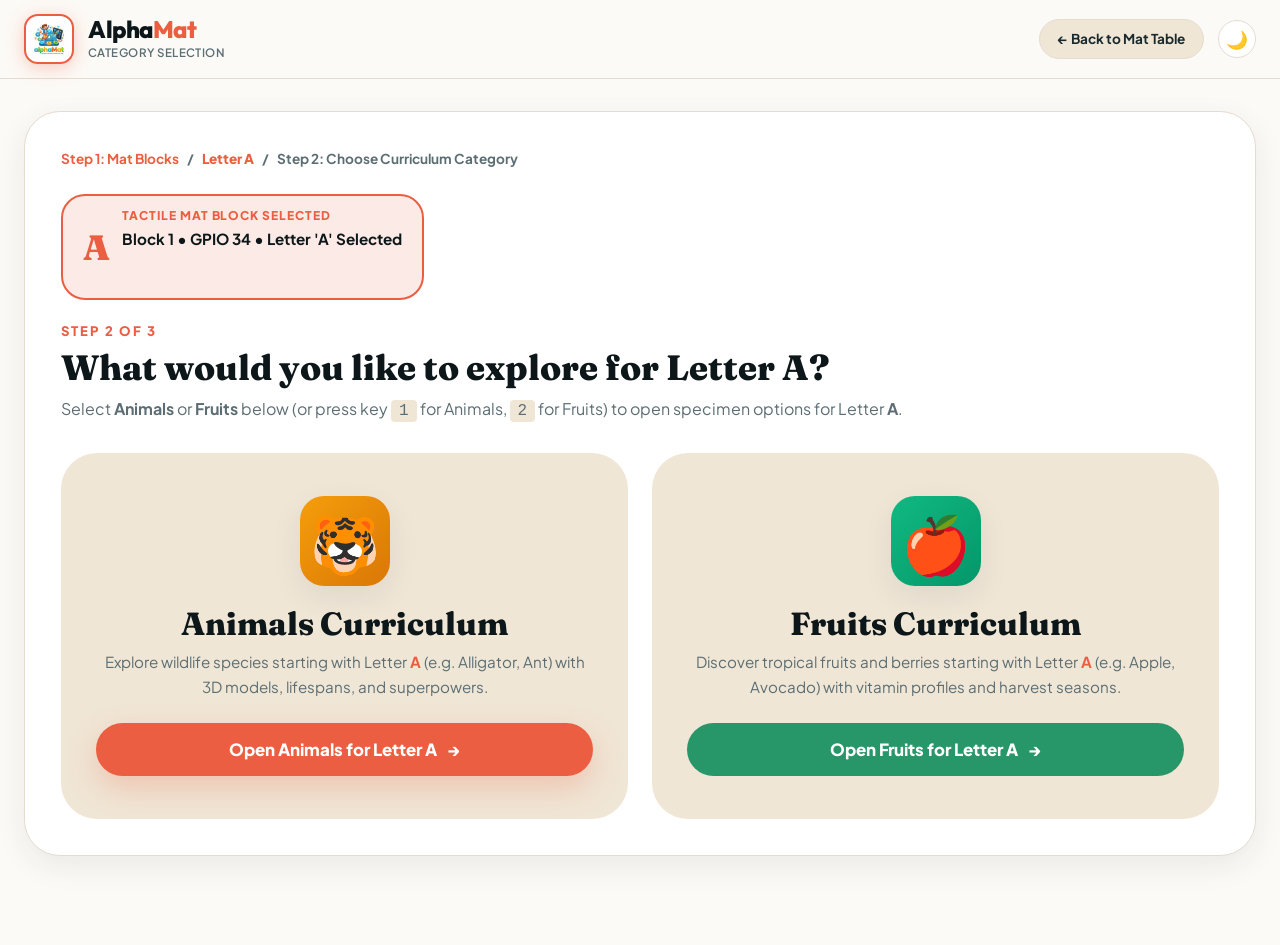
==== commit 46237869: "Add Alphabet E on GPIO 35, update 5-piezo hardware controller, and sync Alphabet D assets and models" ====
--- a/category.html
+++ b/category.html
@@ -106,7 +106,7 @@
   <script>
     const urlParams = new URLSearchParams(window.location.search);
     const letter = (urlParams.get('letter') || 'A').toUpperCase();
-    const gpio = urlParams.get('gpio') || '32';
+    const gpio = urlParams.get('gpio') || (letter === 'N' ? '32' : '34');
     const block = urlParams.get('block') || '1';
 
     // Populate Dynamic Titles & Badges
@@ -140,12 +140,14 @@
     }
 
     function selectCategory(mode) {
+      localStorage.setItem('alphamat_mode', mode);
       // Direct navigation to Step 3: Specimen options for that specific letter & category
       window.location.href = `selection.html?mode=${encodeURIComponent(mode)}&letter=${encodeURIComponent(letter)}`;
     }
 
     // Keyboard navigation
     window.addEventListener('keydown', (e) => {
+      if (e.target.tagName === 'INPUT' || e.target.tagName === 'TEXTAREA' || e.ctrlKey || e.altKey || e.metaKey) return;
       if (e.key === '1') selectCategory('Animal');
       if (e.key === '2') selectCategory('Fruit');
       if (e.key === 'Backspace' || e.key === 'Escape') {
@@ -153,19 +155,36 @@
       }
     });
 
-    function toggleTheme() {
-      const cur = document.documentElement.getAttribute('data-theme') || 'light';
-      const nxt = cur === 'dark' ? 'light' : 'dark';
-      document.documentElement.setAttribute('data-theme', nxt);
-      localStorage.setItem('alphamat_theme', nxt);
-      document.querySelectorAll('.theme-toggle').forEach(t => t.textContent = nxt === 'dark' ? '🌙' : '☀️');
+    // 📡 Live Hardware Serial Event Listener (Pins: A:34, B:35, C:32, D:33, E:36)
+    // Protection Rule: Never auto-select or change alphabet in category section!
+    let hardwareListenerInitialized = false;
+    let lastHardwareTimestamp = 0;
+
+    async function pollHardwareEvent() {
+      try {
+        const response = await fetch(`hardware_event.json?t=${Date.now()}`, { cache: 'no-store' });
+        if (response.ok) {
+          const eventData = await response.json();
+          if (!hardwareListenerInitialized) {
+            lastHardwareTimestamp = (eventData && eventData.timestamp) ? eventData.timestamp : (Date.now() / 1000);
+            hardwareListenerInitialized = true;
+            return;
+          }
+
+          if (eventData && eventData.letter && eventData.timestamp) {
+            if (eventData.timestamp > lastHardwareTimestamp) {
+              lastHardwareTimestamp = eventData.timestamp;
+              const newLetter = String(eventData.letter).trim().toUpperCase();
+              const gpio = eventData.gpio || (newLetter === 'A' ? 32 : (newLetter === 'B' ? 33 : (newLetter === 'C' ? 36 : (newLetter === 'D' ? 34 : (newLetter === 'E' ? 35 : 32)))));
+              if (/^[A-Z]$/.test(newLetter)) {
+                console.log(`[Category Protection]: Step on Letter ${newLetter} (GPIO ${gpio}) received while choosing category. Selection remains protected on Letter '${letter}'.`);
+              }
+            }
+          }
+        }
+      } catch (e) {}
     }
-
-    const saved = localStorage.getItem('alphamat_theme');
-    if (saved) {
-      document.documentElement.setAttribute('data-theme', saved);
-      document.querySelectorAll('.theme-toggle').forEach(t => t.textContent = saved === 'dark' ? '🌙' : '☀️');
-    }
+    setInterval(pollHardwareEvent, 100);
   </script>
 </body>
 </html>
--- a/css/style.css
+++ b/css/style.css
@@ -2028,7 +2028,7 @@
 }
 
 .mat-option-btn.selected-option,
-.mat-3in1-card.piezo-triggered .mat-option-btn.primary-option {
+.mat-option-btn.piezo-active {
   background: var(--coral) !important;
   color: #fff !important;
   border-color: var(--coral) !important;
@@ -2044,7 +2044,7 @@
 }
 
 .mat-option-btn.selected-option .mat-option-char,
-.mat-3in1-card.piezo-triggered .mat-option-btn.primary-option .mat-option-char {
+.mat-option-btn.piezo-active .mat-option-char {
   color: #ffffff !important;
 }
 
@@ -2058,7 +2058,7 @@
 }
 
 .mat-option-btn.selected-option .mat-option-type,
-.mat-3in1-card.piezo-triggered .mat-option-btn.primary-option .mat-option-type {
+.mat-option-btn.piezo-active .mat-option-type {
   color: rgba(255, 255, 255, 0.85) !important;
 }
 
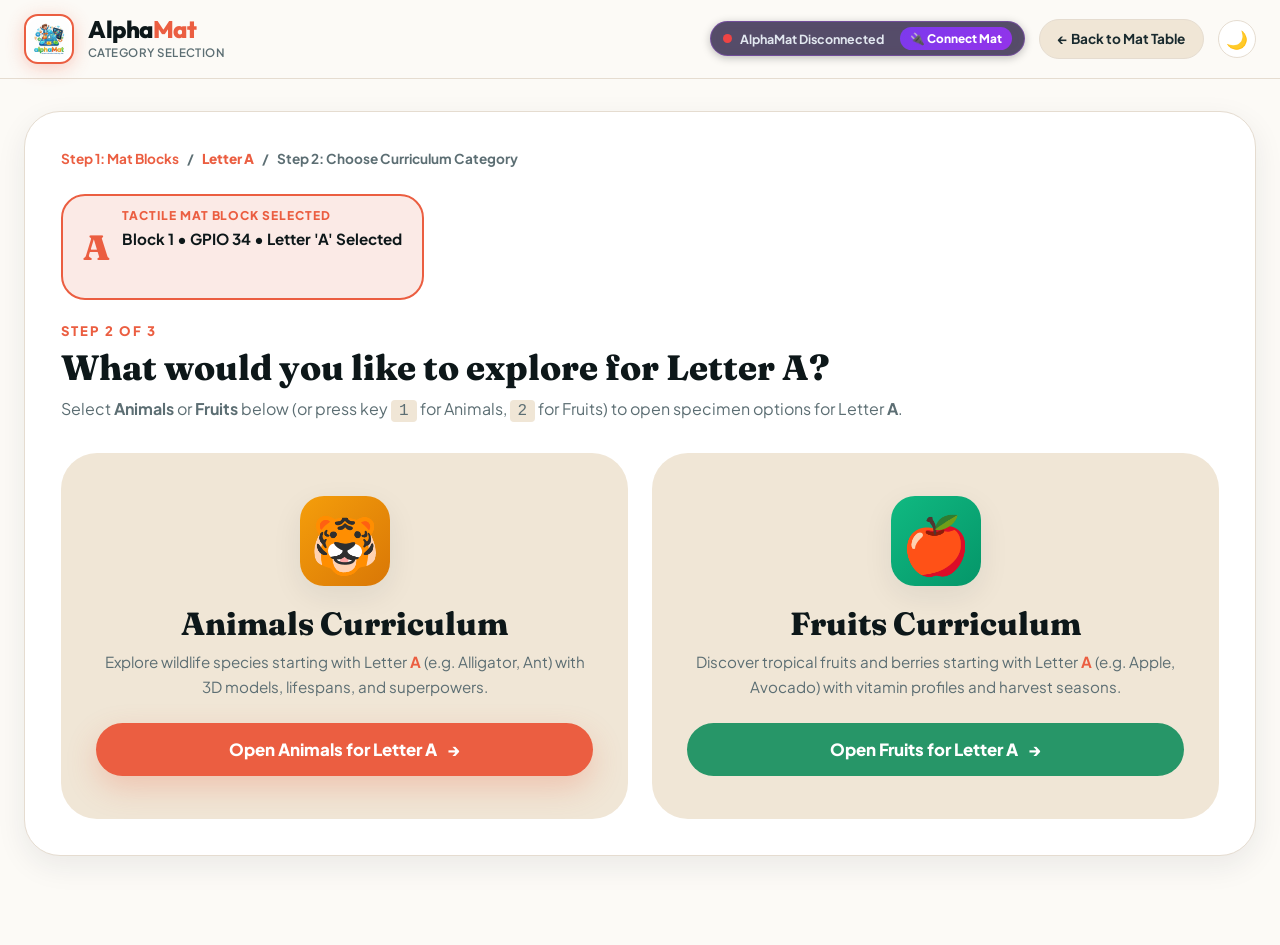
==== commit 4c59e529: "Add Elephant, Eagle and Eggplant 3D models/images, implement Web Serial API, and optimize mobile/des" ====
--- a/category.html
+++ b/category.html
@@ -186,5 +186,7 @@
     }
     setInterval(pollHardwareEvent, 100);
   </script>
+  <!-- AlphaMat Direct ESP32 Web Serial USB Controller -->
+  <script src="js/web-serial.js"></script>
 </body>
 </html>
--- a/css/style.css
+++ b/css/style.css
@@ -373,6 +373,7 @@
   display: inline-flex;
   align-items: center;
   gap: 6px;
+  white-space: nowrap;
 }
 
 .btn-logout:hover {
@@ -2117,3 +2118,228 @@
   font-weight: 700;
   color: var(--text-highlight);
 }
+
+
+/* ==========================================================================
+   Comprehensive Mobile & Tablet Responsive Enhancements (Screen-safe UI)
+   ========================================================================== */
+@media (max-width: 768px) {
+  /* Header & Navigation */
+  .dash-nav-header {
+    padding: 10px 0;
+  }
+  .dash-nav-container {
+    padding: 0 14px;
+    gap: 10px;
+  }
+  .brand-group {
+    gap: 10px;
+  }
+  .brand-logo-img {
+    width: 36px;
+    height: 36px;
+  }
+  .brand-title {
+    font-size: 1.25rem;
+  }
+  .brand-subtitle {
+    font-size: 0.72rem;
+    max-width: 160px;
+    white-space: nowrap;
+    overflow: hidden;
+    text-overflow: ellipsis;
+  }
+  .btn-logout {
+    padding: 6px 12px;
+    font-size: 0.78rem;
+    white-space: nowrap;
+    flex-shrink: 0;
+  }
+
+  /* Body & Pathway Card Spacing */
+  .dash-body {
+    padding: 16px 12px 50px;
+  }
+  .pathway-step-card {
+    padding: 20px 14px;
+    border-radius: var(--radius-lg);
+  }
+  .pathway-step-title {
+    font-size: 1.6rem;
+    line-height: 1.2;
+  }
+  .pathway-step-sub {
+    font-size: 0.9rem;
+    line-height: 1.4;
+  }
+  .pathway-breadcrumb {
+    font-size: 0.76rem;
+    flex-wrap: wrap;
+    gap: 4px;
+    margin-bottom: 14px;
+  }
+
+  /* Piezo live banner */
+  .piezo-live-banner {
+    flex-direction: column;
+    align-items: flex-start;
+    gap: 10px;
+    padding: 12px 14px;
+  }
+  .piezo-live-indicator {
+    gap: 10px;
+  }
+  .piezo-live-text {
+    font-size: 0.88rem;
+  }
+  .piezo-live-sub {
+    font-size: 0.78rem;
+  }
+  .piezo-live-badge {
+    align-self: flex-start;
+    font-size: 0.78rem;
+  }
+
+  /* Mat blocks grid: clean 2-column on mobile */
+  .mat-blocks-grid {
+    grid-template-columns: repeat(2, 1fr) !important;
+    gap: 10px;
+    margin-top: 16px;
+  }
+  .mat-3in1-card {
+    padding: 10px 8px;
+    gap: 8px;
+    border-radius: 14px;
+  }
+  .mat-block-num {
+    font-size: 0.7rem;
+  }
+  .mat-gpio-badge {
+    font-size: 0.65rem;
+    padding: 2px 6px;
+  }
+  .mat-options-row {
+    gap: 4px;
+  }
+  .mat-option-btn {
+    padding: 6px 2px;
+    border-radius: 8px;
+  }
+  .mat-option-char {
+    font-size: 1.25rem;
+  }
+  .mat-option-type {
+    font-size: 0.58rem;
+    margin-top: 2px;
+  }
+  .mat-card-footer {
+    font-size: 0.68rem;
+    padding-top: 6px;
+  }
+
+  /* Specimen selection cards */
+  .specimen-choice-grid {
+    grid-template-columns: 1fr;
+    gap: 14px;
+  }
+  .specimen-select-card {
+    padding: 14px;
+  }
+
+  /* 3D Viewer */
+  .specimen-dual-preview {
+    grid-template-columns: 1fr;
+    gap: 16px;
+  }
+  .dash-stage-viewport {
+    min-height: 320px;
+    height: 50vh;
+  }
+}
+
+@media (max-width: 480px) {
+  /* Extra-small mobile screens (e.g. 360px - 412px like in mobile viewport) */
+  .dash-nav-header {
+    padding: 8px 0;
+  }
+  .dash-nav-container {
+    padding: 0 10px;
+    gap: 6px;
+  }
+  .brand-group {
+    gap: 6px;
+  }
+  .brand-logo-img {
+    width: 30px;
+    height: 30px;
+  }
+  .brand-title {
+    font-size: 1.1rem;
+  }
+  .brand-subtitle {
+    display: none !important; /* Hide long subtitle on phones so Log Out button never squishes or balloons */
+  }
+  .btn-logout {
+    padding: 5px 9px;
+    font-size: 0.72rem;
+    white-space: nowrap;
+    border-radius: 9999px;
+    gap: 3px;
+  }
+  .theme-toggle {
+    width: 30px;
+    height: 30px;
+    font-size: 0.88rem;
+    flex-shrink: 0;
+  }
+
+  .dash-body {
+    padding: 12px 8px 36px;
+  }
+  .pathway-step-card {
+    padding: 14px 10px;
+    border-radius: 14px;
+  }
+  .pathway-step-title {
+    font-size: 1.35rem;
+  }
+  .pathway-step-sub {
+    font-size: 0.82rem;
+  }
+
+  .mat-blocks-grid {
+    grid-template-columns: repeat(2, 1fr) !important;
+    gap: 8px;
+  }
+  .mat-3in1-card {
+    padding: 8px 6px;
+    gap: 6px;
+    border-radius: 12px;
+  }
+  .mat-option-btn {
+    padding: 5px 2px;
+  }
+  .mat-option-char {
+    font-size: 1.15rem;
+  }
+  .mat-option-type {
+    font-size: 0.52rem;
+  }
+  .mat-card-footer {
+    display: none; /* Hide verbose hint footer on small mobile to keep card compact and clean */
+  }
+
+  /* Web Serial widget on phone */
+  .alphamat-serial-pill {
+    padding: 3px 8px !important;
+    font-size: 0.7rem !important;
+    gap: 5px !important;
+  }
+  #alphamatStatusText {
+    display: none !important; /* On small phone screens, show status dot + button + letter badge */
+  }
+  .alphamat-serial-btn {
+    padding: 3px 8px !important;
+    font-size: 0.7rem !important;
+  }
+}
